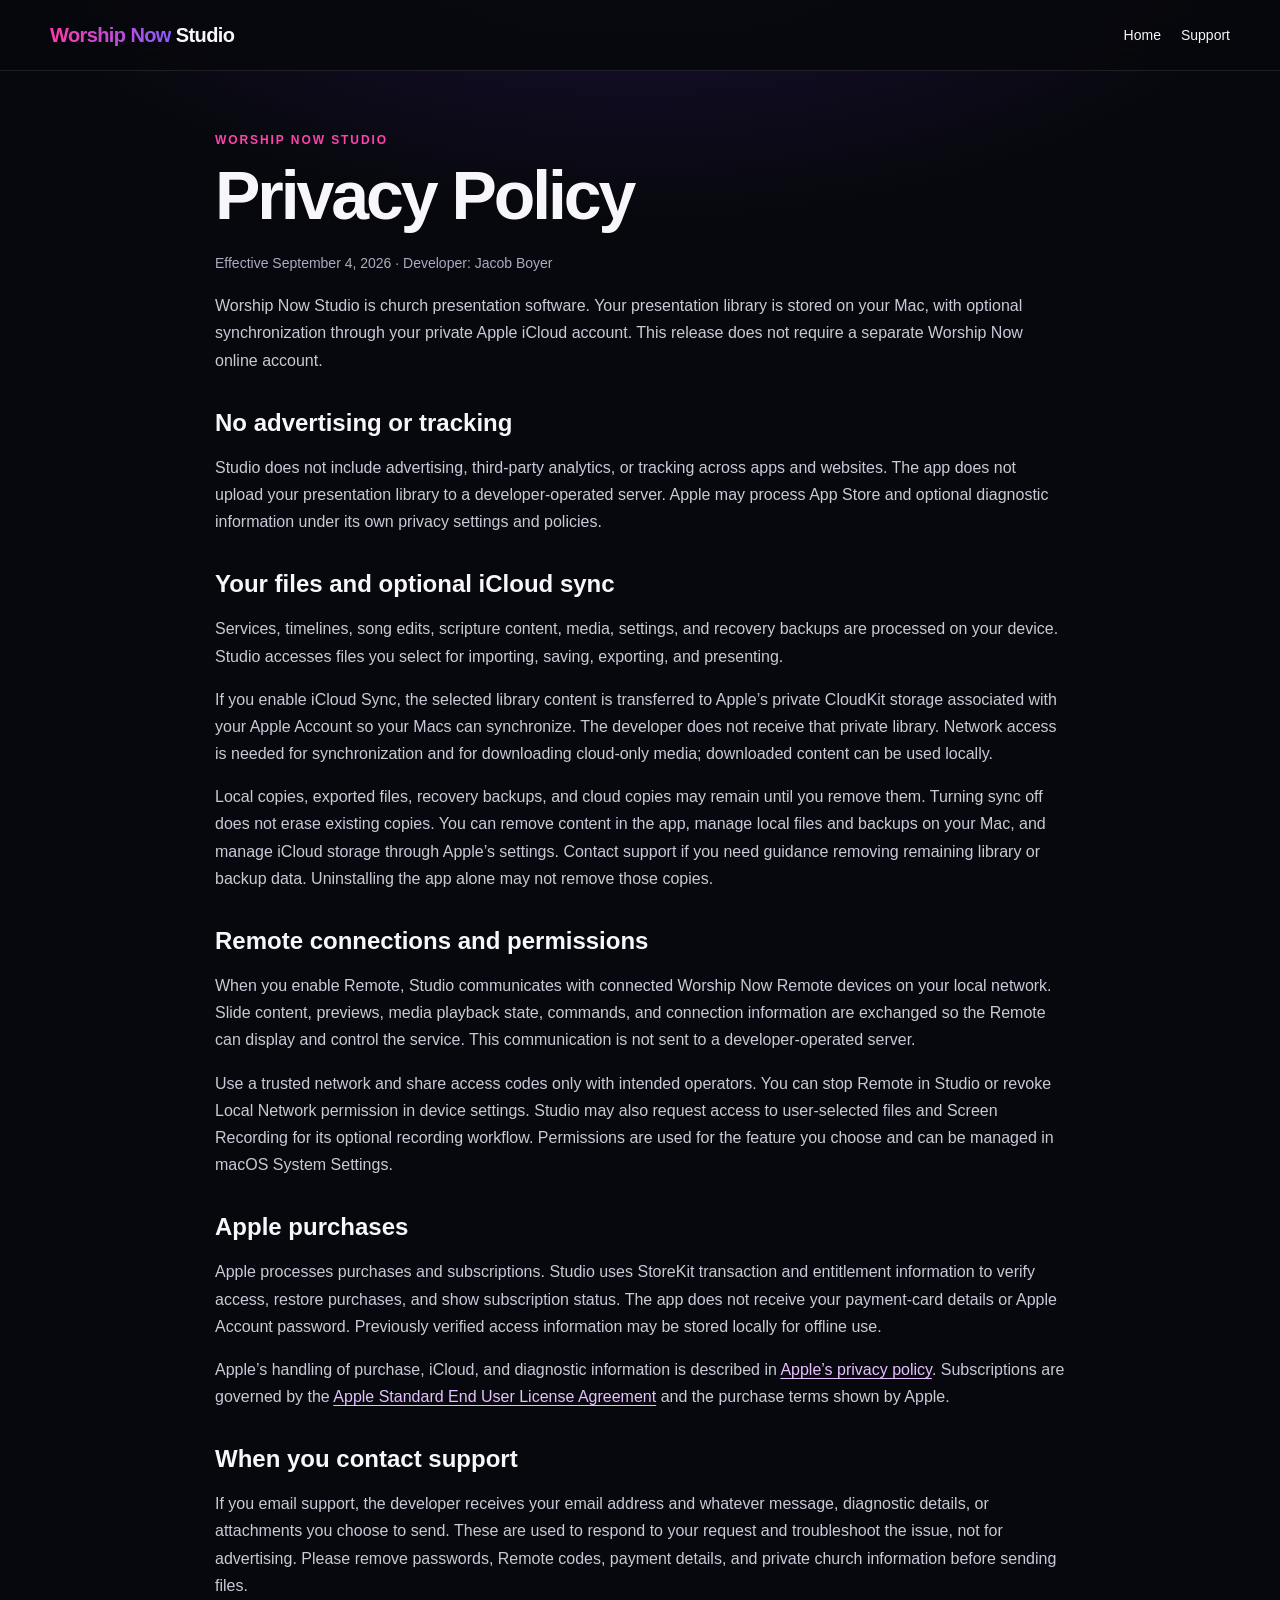
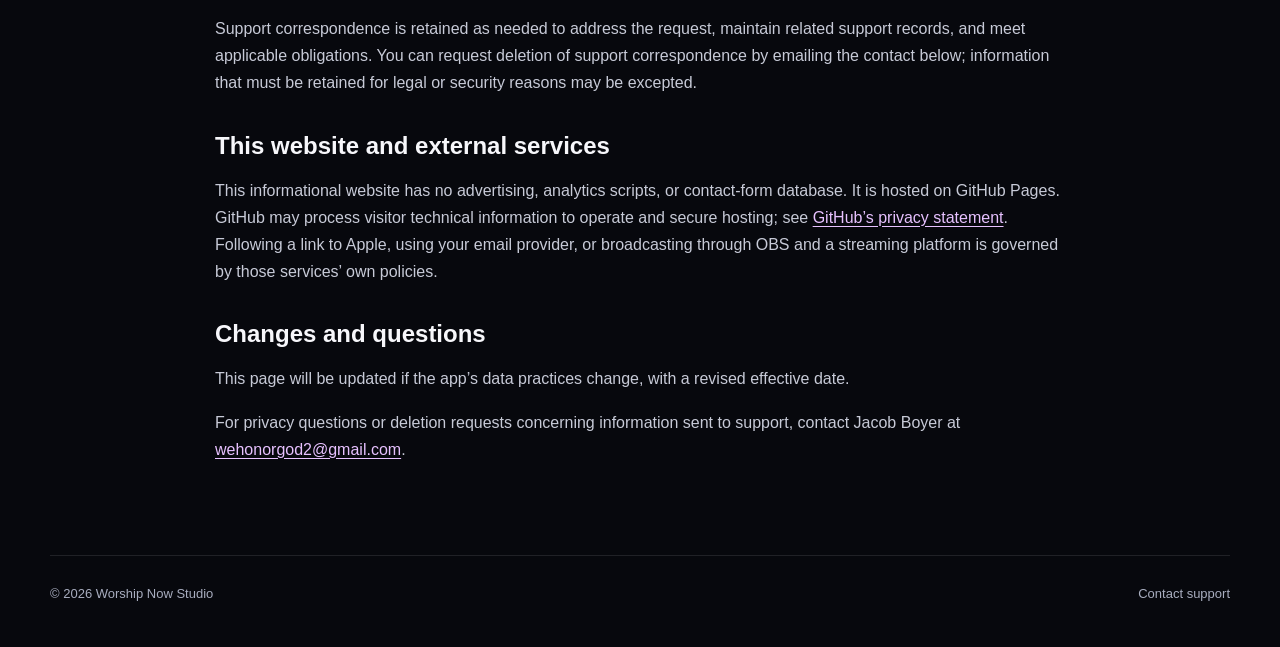
==== privacy.html @ d738c030 "Add support, privacy policy, and legal navigation" ====
<!doctype html>
<html lang="en">
<head>
  <meta charset="utf-8">
  <meta name="viewport" content="width=device-width, initial-scale=1">
  <meta name="color-scheme" content="dark">
  <meta name="theme-color" content="#07080d">
  <title>Privacy Policy — Worship Now Studio</title>
  <meta name="description" content="How Worship Now Studio handles local presentation files, optional iCloud sync, Remote connections, purchases, and support messages.">
  <link rel="stylesheet" href="assets/styles.css">
  <link rel="stylesheet" href="legal.css">
</head>
<body>
  <a class="skip-link" href="#main">Skip to content</a>
  <header class="nav"><div class="wrap navin">
    <a class="brand" href="index.html"><span>Worship Now</span> Studio</a>
    <nav class="legal-navigation" aria-label="Main navigation"><a href="index.html">Home</a><a href="support.html">Support</a></nav>
  </div></header>
  <main id="main" class="wrap document" tabindex="-1">
    <div class="kicker">Worship Now Studio</div>
    <h1>Privacy Policy</h1>
    <p class="meta">Effective September 4, 2026 · Developer: Jacob Boyer</p>
    <p>Worship Now Studio is church presentation software. Your presentation library is stored on your Mac, with optional synchronization through your private Apple iCloud account. This release does not require a separate Worship Now online account.</p>
    <section aria-labelledby="collection-heading">
      <h2 id="collection-heading">No advertising or tracking</h2>
      <p>Studio does not include advertising, third-party analytics, or tracking across apps and websites. The app does not upload your presentation library to a developer-operated server. Apple may process App Store and optional diagnostic information under its own privacy settings and policies.</p>
    </section>
    <section aria-labelledby="library-heading">
      <h2 id="library-heading">Your files and optional iCloud sync</h2>
      <p>Services, timelines, song edits, scripture content, media, settings, and recovery backups are processed on your device. Studio accesses files you select for importing, saving, exporting, and presenting.</p>
      <p>If you enable iCloud Sync, the selected library content is transferred to Apple’s private CloudKit storage associated with your Apple Account so your Macs can synchronize. The developer does not receive that private library. Network access is needed for synchronization and for downloading cloud-only media; downloaded content can be used locally.</p>
      <p>Local copies, exported files, recovery backups, and cloud copies may remain until you remove them. Turning sync off does not erase existing copies. You can remove content in the app, manage local files and backups on your Mac, and manage iCloud storage through Apple’s settings. Contact support if you need guidance removing remaining library or backup data. Uninstalling the app alone may not remove those copies.</p>
    </section>
    <section aria-labelledby="remote-heading">
      <h2 id="remote-heading">Remote connections and permissions</h2>
      <p>When you enable Remote, Studio communicates with connected Worship Now Remote devices on your local network. Slide content, previews, media playback state, commands, and connection information are exchanged so the Remote can display and control the service. This communication is not sent to a developer-operated server.</p>
      <p>Use a trusted network and share access codes only with intended operators. You can stop Remote in Studio or revoke Local Network permission in device settings. Studio may also request access to user-selected files and Screen Recording for its optional recording workflow. Permissions are used for the feature you choose and can be managed in macOS System Settings.</p>
    </section>
    <section aria-labelledby="payments-heading">
      <h2 id="payments-heading">Apple purchases</h2>
      <p>Apple processes purchases and subscriptions. Studio uses StoreKit transaction and entitlement information to verify access, restore purchases, and show subscription status. The app does not receive your payment-card details or Apple Account password. Previously verified access information may be stored locally for offline use.</p>
      <p>Apple’s handling of purchase, iCloud, and diagnostic information is described in <a href="https://www.apple.com/legal/privacy/">Apple’s privacy policy</a>. Subscriptions are governed by the <a href="https://www.apple.com/legal/internet-services/itunes/dev/stdeula/">Apple Standard End User License Agreement</a> and the purchase terms shown by Apple.</p>
    </section>
    <section aria-labelledby="support-heading">
      <h2 id="support-heading">When you contact support</h2>
      <p>If you email support, the developer receives your email address and whatever message, diagnostic details, or attachments you choose to send. These are used to respond to your request and troubleshoot the issue, not for advertising. Please remove passwords, Remote codes, payment details, and private church information before sending files.</p>
      <p>Support correspondence is retained as needed to address the request, maintain related support records, and meet applicable obligations. You can request deletion of support correspondence by emailing the contact below; information that must be retained for legal or security reasons may be excepted.</p>
    </section>
    <section aria-labelledby="website-heading">
      <h2 id="website-heading">This website and external services</h2>
      <p>This informational website has no advertising, analytics scripts, or contact-form database. It is hosted on GitHub Pages. GitHub may process visitor technical information to operate and secure hosting; see <a href="https://docs.github.com/en/site-policy/privacy-policies/github-general-privacy-statement">GitHub’s privacy statement</a>. Following a link to Apple, using your email provider, or broadcasting through OBS and a streaming platform is governed by those services’ own policies.</p>
    </section>
    <section aria-labelledby="changes-heading">
      <h2 id="changes-heading">Changes and questions</h2>
      <p>This page will be updated if the app’s data practices change, with a revised effective date.</p>
      <p>For privacy questions or deletion requests concerning information sent to support, contact Jacob Boyer at <a href="mailto:wehonorgod2@gmail.com?subject=Worship%20Now%20Privacy">wehonorgod2@gmail.com</a>.</p>
    </section>
  </main>
  <footer><div class="wrap footer"><div>© 2026 Worship Now Studio</div><a href="support.html">Contact support</a></div></footer>
</body>
</html>
---- assets/styles.css ----
:root {
  --bg: #07080d;
  --panel: #11131a;
  --text: #f7f7fb;
  --muted: #a8adbf;
  --line: rgba(255, 255, 255, .1);
  --pink: #f0128a;
  --purple: #7c3cff;
  --green: #34d66b;
  --max: 1180px;
}

* { box-sizing: border-box; }
html { scroll-behavior: smooth; scroll-padding-top: 92px; }
body {
  margin: 0;
  background: radial-gradient(1200px 700px at 50% -200px, rgba(124, 60, 255, .25), transparent 60%), var(--bg);
  color: var(--text);
  font-family: Inter, ui-sans-serif, -apple-system, BlinkMacSystemFont, "SF Pro Display", "Segoe UI", sans-serif;
  line-height: 1.5;
}
a { color: inherit; text-decoration: none; }
a:focus-visible { outline: 3px solid #fff; outline-offset: 5px; border-radius: 4px; }
main:focus { outline: none; }
img { max-width: 100%; height: auto; }
.wrap { width: min(var(--max), calc(100% - 40px)); margin: auto; }
.skip-link { position: fixed; top: 10px; left: 12px; z-index: 100; padding: 12px 18px; color: var(--bg); background: #fff; border-radius: 8px; transform: translateY(-150%); }
.skip-link:focus { transform: translateY(0); }
.nav { position: sticky; top: 0; z-index: 20; -webkit-backdrop-filter: blur(18px); backdrop-filter: blur(18px); background: rgba(7, 8, 13, .9); border-bottom: 1px solid var(--line); }
.navin { min-height: 70px; display: flex; align-items: center; justify-content: space-between; gap: 16px; }
.brand { font-weight: 800; letter-spacing: -.03em; font-size: 20px; }
.brand span { background: linear-gradient(90deg, #ff3aaa, #8b5cff); -webkit-background-clip: text; background-clip: text; color: transparent; }
.links { display: flex; gap: 28px; color: #d7d9e2; font-size: 14px; }
.links a { padding: 12px 0; }
.links a:hover { color: #fff; }
.cta { padding: 11px 17px; border-radius: 12px; background: linear-gradient(90deg, var(--pink), var(--purple)); font-weight: 700; box-shadow: 0 8px 30px rgba(240, 18, 138, .25); }
.hero { padding: 92px 0 62px; text-align: center; }
.eyebrow { display: inline-flex; align-items: center; gap: 8px; padding: 7px 12px; border: 1px solid var(--line); border-radius: 999px; color: #c7cad7; background: rgba(255, 255, 255, .03); font-size: 13px; }
.dot { width: 8px; height: 8px; flex-shrink: 0; border-radius: 50%; background: var(--green); box-shadow: 0 0 18px var(--green); }
h1 { font-size: clamp(50px, 8vw, 92px); line-height: .95; letter-spacing: -.065em; margin: 28px auto 22px; max-width: 1000px; overflow-wrap: break-word; }
.gradient { background: linear-gradient(90deg, #fff 15%, #f63aaa 50%, #8057ff 85%); -webkit-background-clip: text; background-clip: text; color: transparent; }
.lead { max-width: 760px; margin: 0 auto; color: var(--muted); font-size: clamp(18px, 2vw, 22px); }
.actions { display: flex; gap: 14px; justify-content: center; margin-top: 32px; flex-wrap: wrap; }
.btn { padding: 14px 20px; border-radius: 13px; font-weight: 750; border: 1px solid var(--line); background: #151821; }
.btn.primary { border: 0; background: linear-gradient(90deg, var(--pink), var(--purple)); }
.btn:hover, .cta:hover { filter: brightness(1.12); }
.hero-shot { margin-top: 62px; position: relative; isolation: isolate; }
.hero-shot::before { content: ""; position: absolute; inset: 12% 15%; filter: blur(70px); background: linear-gradient(90deg, rgba(240, 18, 138, .3), rgba(64, 120, 255, .28)); z-index: -1; }
.hero-shot img { width: 100%; display: block; border-radius: 24px; border: 1px solid rgba(255, 255, 255, .14); box-shadow: 0 40px 110px rgba(0, 0, 0, .55); }
.section { padding: 92px 0; }
.kicker { color: #ff43ad; font-weight: 800; text-transform: uppercase; font-size: 12px; letter-spacing: .16em; }
.section h2 { font-size: clamp(34px, 5vw, 58px); letter-spacing: -.045em; line-height: 1.03; margin: 10px 0 18px; }
.sectioncopy { color: var(--muted); max-width: 700px; font-size: 18px; }
.grid2 { display: grid; grid-template-columns: minmax(0, 1fr) minmax(0, 1fr); gap: 22px; align-items: center; }
.card { background: linear-gradient(180deg, rgba(255, 255, 255, .055), rgba(255, 255, 255, .025)); border: 1px solid var(--line); border-radius: 24px; padding: 28px; }
.card img { width: 100%; display: block; border-radius: 18px; }
.featurelist { display: grid; grid-template-columns: minmax(0, 1fr) minmax(0, 1fr); gap: 16px; margin-top: 30px; }
.feature { padding: 20px; border-radius: 18px; border: 1px solid var(--line); background: rgba(255, 255, 255, .03); }
.feature h3 { display: block; margin: 0 0 6px; font-size: 16px; }
.feature p { color: var(--muted); font-size: 14px; margin: 0; }
.remote { background: linear-gradient(180deg, rgba(255, 0, 145, .06), transparent); }
.phoneGrid { display: grid; grid-template-columns: minmax(0, .92fr) minmax(0, 1.08fr); gap: 36px; align-items: center; }
.phoneWrap { display: flex; gap: 18px; align-items: center; justify-content: center; }
.phoneWrap img { max-height: 780px; width: calc((100% - 18px) / 2); object-fit: contain; border-radius: 28px; box-shadow: 0 35px 80px rgba(0, 0, 0, .45); }
.outputs img { width: 100%; display: block; border-radius: 22px; border: 1px solid var(--line); }
.outputs-copy { max-width: 760px; margin-bottom: 38px; }
.quote { font-size: clamp(30px, 4vw, 50px); letter-spacing: -.04em; max-width: 920px; margin: 0 auto; text-align: center; }
.footercta { padding: 110px 0; text-align: center; }
.footercta .box { padding: 64px 28px; border-radius: 28px; border: 1px solid var(--line); background: radial-gradient(700px 320px at 50% 0%, rgba(240, 18, 138, .18), transparent), #0d0f16; }
.footercta h2 { max-width: 790px; margin: 12px auto 20px; font-size: clamp(30px, 4vw, 48px); letter-spacing: -.04em; line-height: 1.1; }
.footercta .sectioncopy { margin: 0 auto 28px; }
.availability-item { display: flex; flex-direction: column; gap: 4px; padding: 14px 20px; border: 1px solid var(--line); border-radius: 13px; background: var(--panel); }
.availability-item span { font-size: 13px; color: var(--muted); }
.small { color: var(--muted); font-size: 13px; }
.availability-note { margin-top: 20px; }
.footer { border-top: 1px solid var(--line); padding: 28px 0 44px; color: var(--muted); font-size: 13px; display: flex; justify-content: space-between; gap: 20px; flex-wrap: wrap; }

@media (max-width: 850px) {
  .links { display: none; }
  .grid2, .phoneGrid { grid-template-columns: minmax(0, 1fr); }
  .featurelist { grid-template-columns: minmax(0, 1fr); }
  .hero { padding-top: 70px; }
}
@media (max-width: 560px) {
  .wrap { width: min(var(--max), calc(100% - 24px)); }
  .navin { gap: 10px; }
  .brand { font-size: 17px; }
  .cta { padding: 11px 12px; font-size: 13px; }
  .phoneWrap { gap: 8px; }
  .phoneWrap img { width: calc((100% - 8px) / 2); border-radius: 18px; }
  .section { padding: 68px 0; }
  .card { padding: 16px; }
  .footercta { padding: 68px 0; }
  .footercta .box { padding: 40px 20px; }
}
@media (prefers-reduced-motion: reduce) {
  html { scroll-behavior: auto; }
}
@media (forced-colors: active) {
  .brand span, .gradient { color: CanvasText; background: none; }
}
---- legal.css ----
.document { max-width: 850px; padding-block: 60px 76px; font-size: 1rem; }
.document h1 { font-size: clamp(2.5rem, 6vw, 4.25rem); line-height: 1.08; letter-spacing: -.045em; margin: 10px 0 20px; }
.document h2 { font-size: 1.5rem; line-height: 1.25; margin: 34px 0 12px; }
.document p, .document li { color: #c7cad7; line-height: 1.7; }
.document li + li { margin-top: 8px; }
.document a:not(.btn) { color: #e7c1ff; text-decoration: underline; text-underline-offset: .2em; overflow-wrap: anywhere; }
.document .meta { font-size: .875rem; color: var(--muted); }
.contact-panel { border: 1px solid var(--line); border-radius: 18px; background: var(--panel); padding: 24px; margin: 28px 0 36px; }
.contact-panel h2 { margin-top: 0; }
.contact-panel p:last-child { margin-bottom: 0; }
.document .notice { border-left: 3px solid var(--pink); padding-left: 18px; }
.legal-navigation { display: flex; gap: 20px; flex-wrap: wrap; font-size: .875rem; }
@media (max-width: 560px) { .document { padding-top: 34px; } .contact-panel { padding: 18px; } }
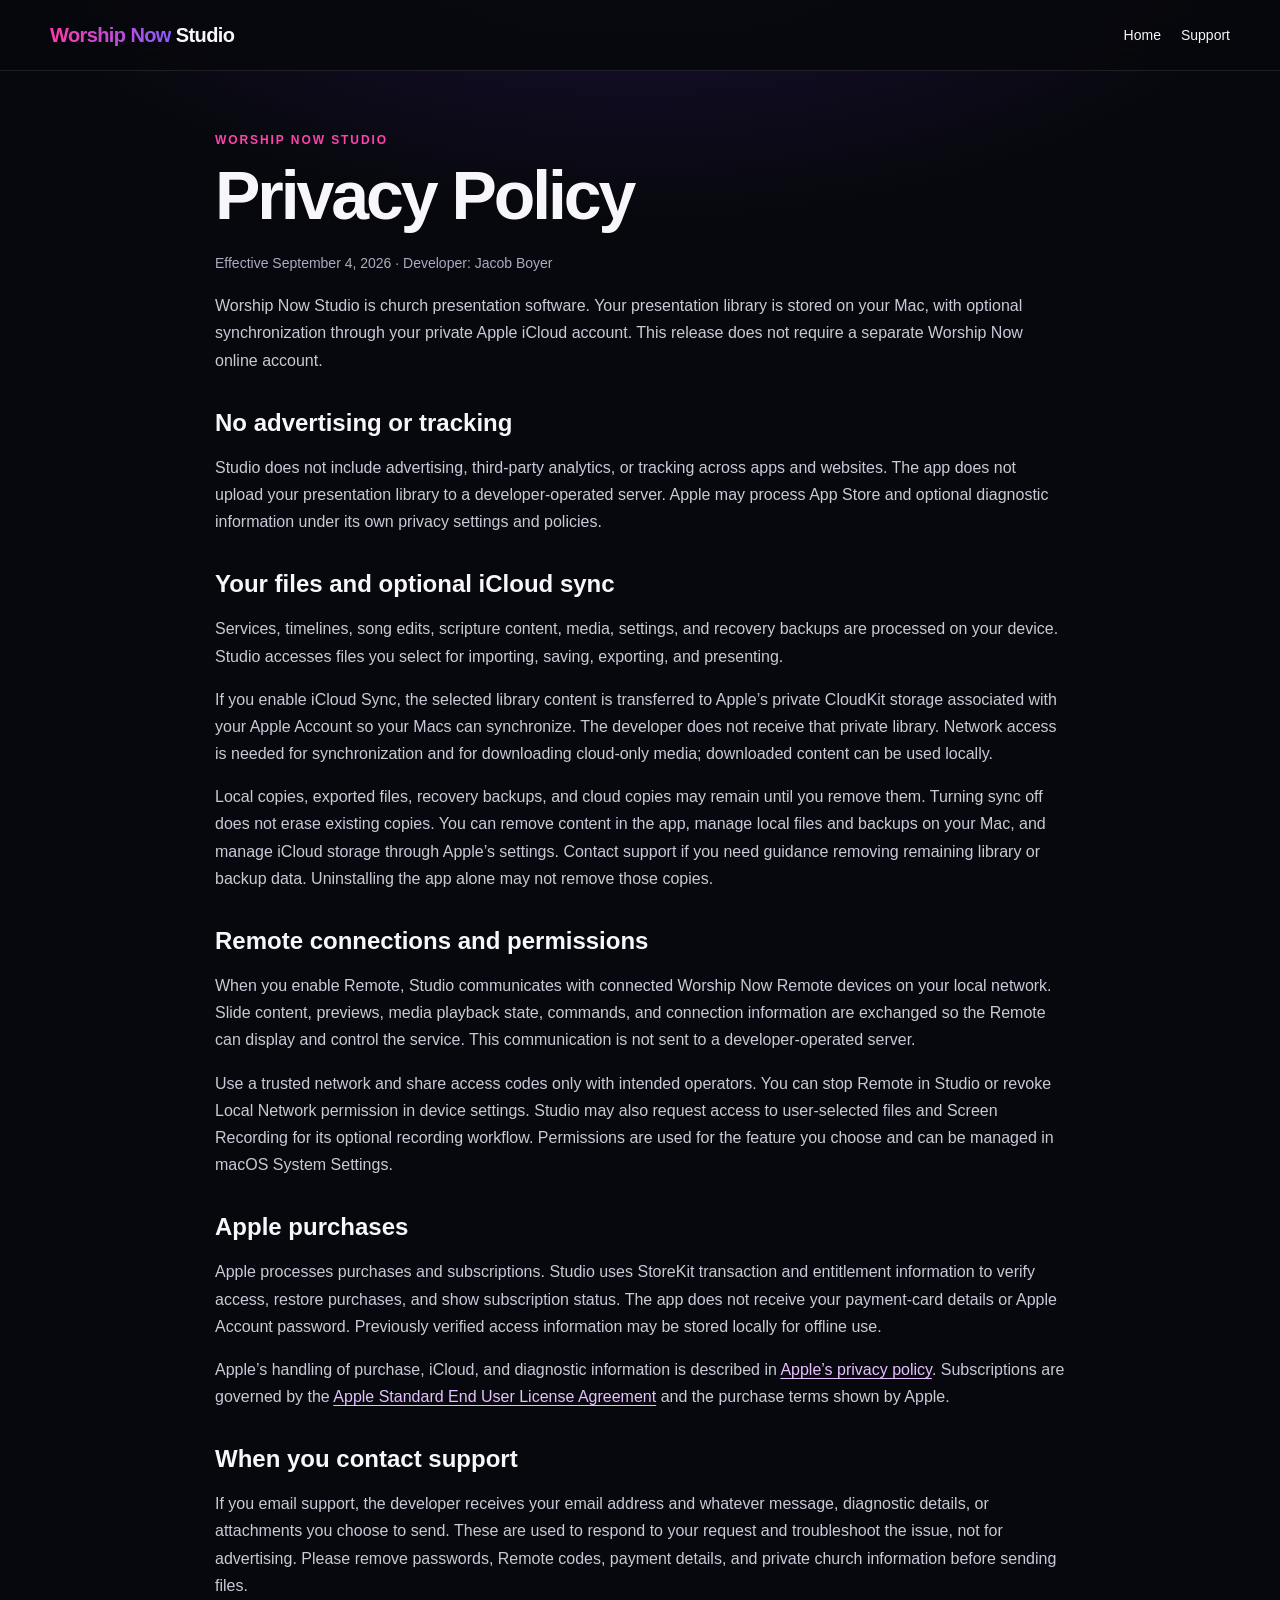
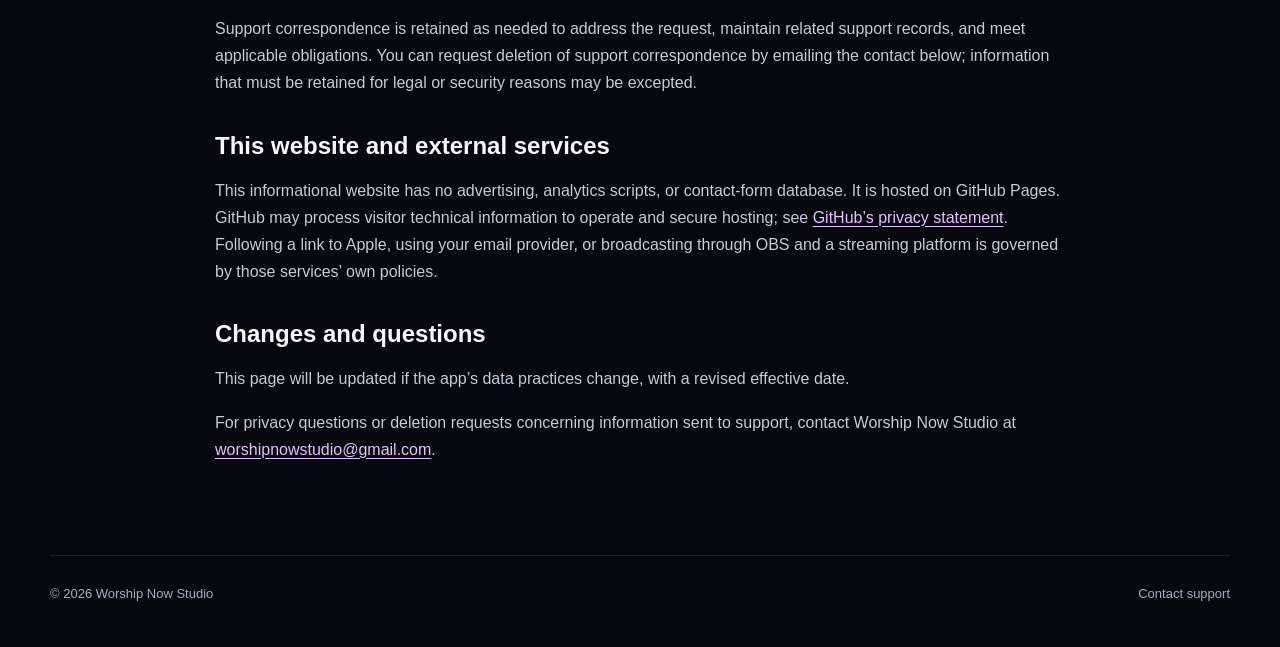
==== commit 508a749e: "Update privacy contact email" ====
--- a/privacy.html
+++ b/privacy.html
@@ -53,7 +53,7 @@
     <section aria-labelledby="changes-heading">
       <h2 id="changes-heading">Changes and questions</h2>
       <p>This page will be updated if the app’s data practices change, with a revised effective date.</p>
-      <p>For privacy questions or deletion requests concerning information sent to support, contact Jacob Boyer at <a href="mailto:wehonorgod2@gmail.com?subject=Worship%20Now%20Privacy">wehonorgod2@gmail.com</a>.</p>
+      <p>For privacy questions or deletion requests concerning information sent to support, contact Worship Now Studio at <a href="mailto:worshipnowstudio@gmail.com?subject=Worship%20Now%20Privacy">worshipnowstudio@gmail.com</a>.</p>
     </section>
   </main>
   <footer><div class="wrap footer"><div>© 2026 Worship Now Studio</div><a href="support.html">Contact support</a></div></footer>
